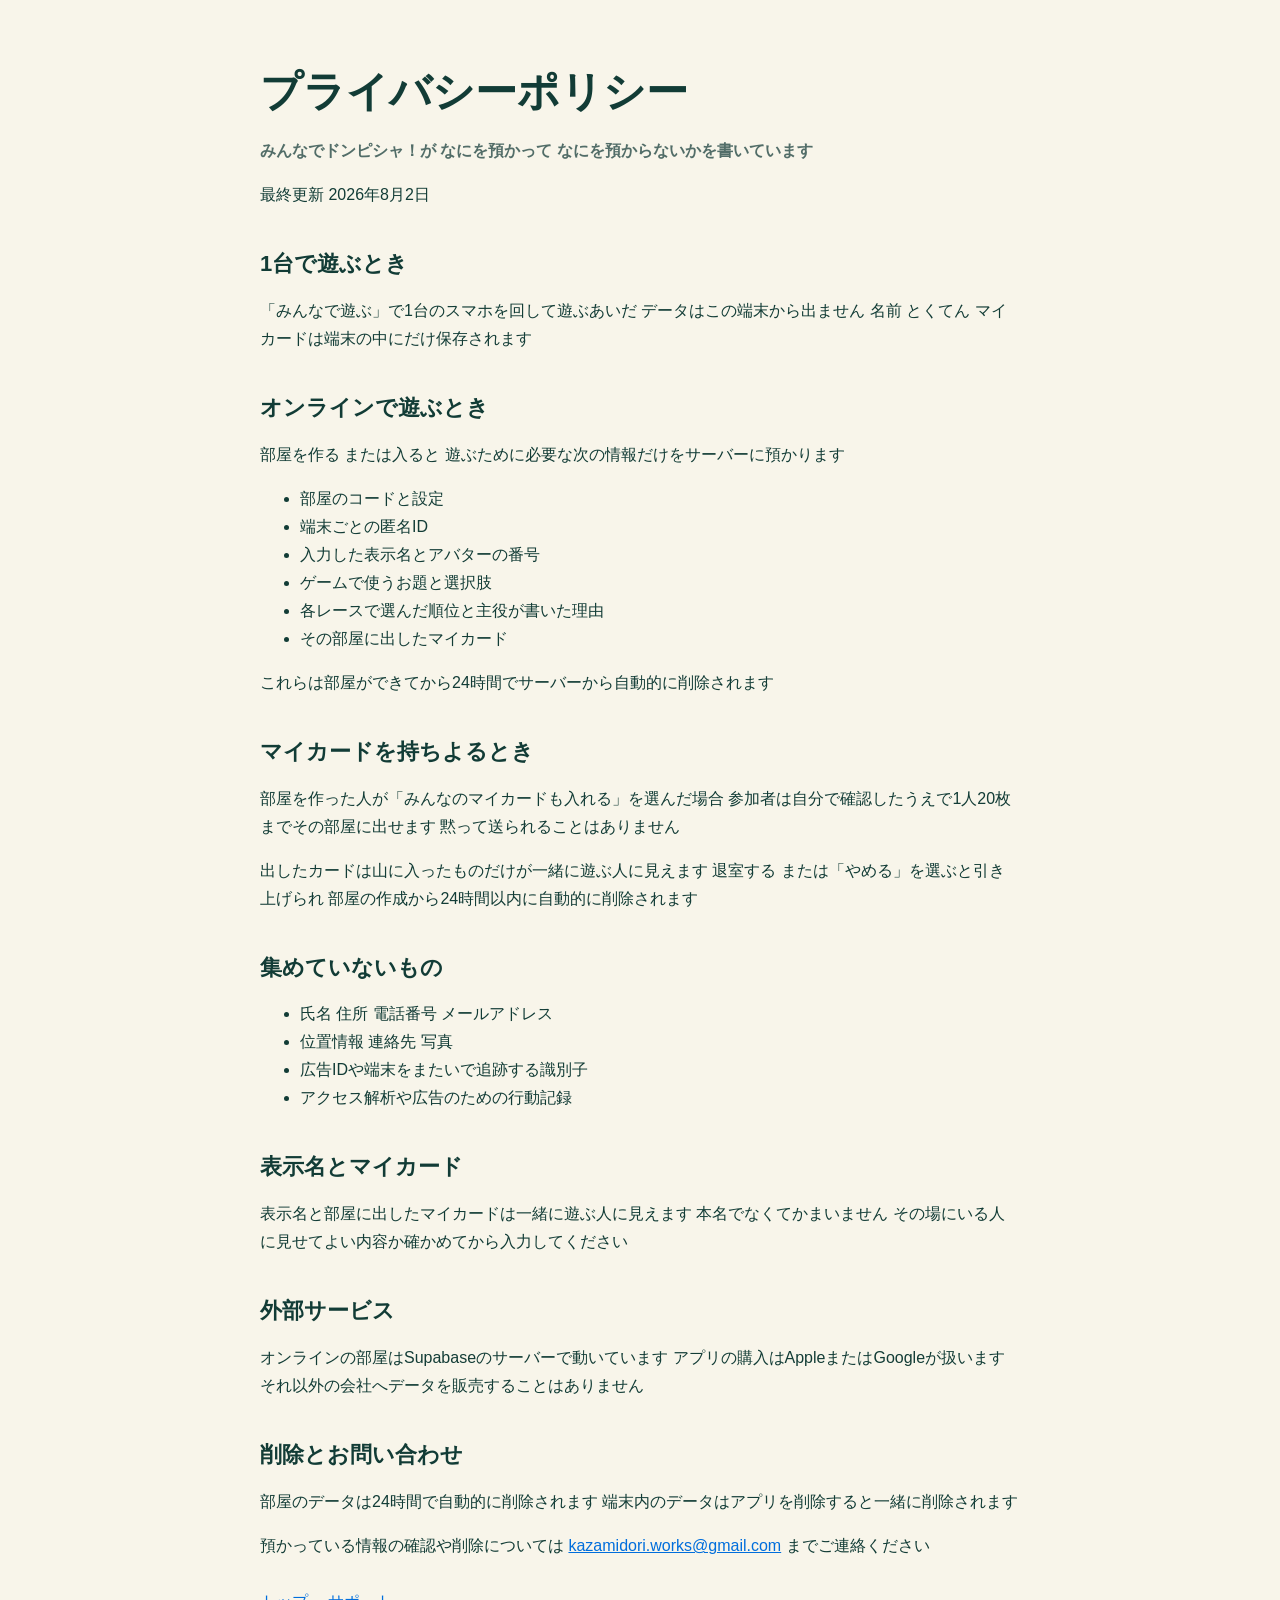
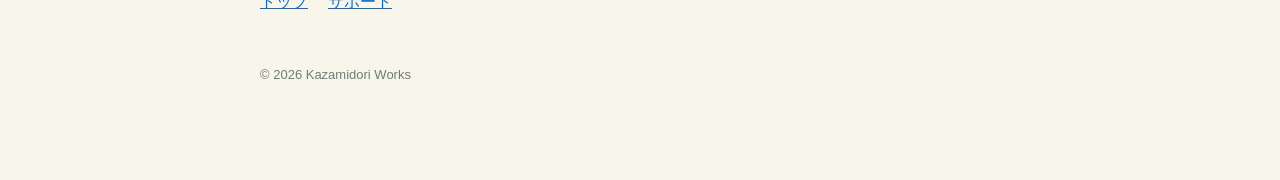
==== privacy/index.html @ e36188e1 "みんなでドンピシャの公開サポートページを追加" ====
<!doctype html>
<html lang="ja">
<head>
  <meta charset="utf-8">
  <meta name="viewport" content="width=device-width, initial-scale=1">
  <title>プライバシーポリシー | みんなでドンピシャ！</title>
  <link rel="stylesheet" href="../style.css">
</head>
<body>
  <main>
    <h1>プライバシーポリシー</h1>
    <p class="lead">みんなでドンピシャ！が なにを預かって なにを預からないかを書いています</p>
    <p>最終更新 2026年8月2日</p>

    <h2>1台で遊ぶとき</h2>
    <p>「みんなで遊ぶ」で1台のスマホを回して遊ぶあいだ データはこの端末から出ません 名前 とくてん マイカードは端末の中にだけ保存されます</p>

    <h2>オンラインで遊ぶとき</h2>
    <p>部屋を作る または入ると 遊ぶために必要な次の情報だけをサーバーに預かります</p>
    <ul>
      <li>部屋のコードと設定</li>
      <li>端末ごとの匿名ID</li>
      <li>入力した表示名とアバターの番号</li>
      <li>ゲームで使うお題と選択肢</li>
      <li>各レースで選んだ順位と主役が書いた理由</li>
      <li>その部屋に出したマイカード</li>
    </ul>
    <p>これらは部屋ができてから24時間でサーバーから自動的に削除されます</p>

    <h2>マイカードを持ちよるとき</h2>
    <p>部屋を作った人が「みんなのマイカードも入れる」を選んだ場合 参加者は自分で確認したうえで1人20枚までその部屋に出せます 黙って送られることはありません</p>
    <p>出したカードは山に入ったものだけが一緒に遊ぶ人に見えます 退室する または「やめる」を選ぶと引き上げられ 部屋の作成から24時間以内に自動的に削除されます</p>

    <h2>集めていないもの</h2>
    <ul>
      <li>氏名 住所 電話番号 メールアドレス</li>
      <li>位置情報 連絡先 写真</li>
      <li>広告IDや端末をまたいで追跡する識別子</li>
      <li>アクセス解析や広告のための行動記録</li>
    </ul>

    <h2>表示名とマイカード</h2>
    <p>表示名と部屋に出したマイカードは一緒に遊ぶ人に見えます 本名でなくてかまいません その場にいる人に見せてよい内容か確かめてから入力してください</p>

    <h2>外部サービス</h2>
    <p>オンラインの部屋はSupabaseのサーバーで動いています アプリの購入はAppleまたはGoogleが扱います それ以外の会社へデータを販売することはありません</p>

    <h2>削除とお問い合わせ</h2>
    <p>部屋のデータは24時間で自動的に削除されます 端末内のデータはアプリを削除すると一緒に削除されます</p>
    <p>預かっている情報の確認や削除については <a href="mailto:kazamidori.works@gmail.com">kazamidori.works@gmail.com</a> までご連絡ください</p>

    <nav class="nav" aria-label="案内">
      <a href="../">トップ</a>
      <a href="../support/">サポート</a>
    </nav>
    <p class="small">© 2026 Kazamidori Works</p>
  </main>
</body>
</html>
---- style.css ----
:root {
  color-scheme: light;
  font-family: -apple-system, BlinkMacSystemFont, "Hiragino Sans", "Yu Gothic", sans-serif;
  color: #123c36;
  background: #f8f5ea;
}

* { box-sizing: border-box; }

body {
  margin: 0;
  line-height: 1.75;
}

main {
  width: min(760px, calc(100% - 32px));
  margin: 0 auto;
  padding: 64px 0 80px;
}

h1, h2 { line-height: 1.35; }
h1 { margin: 0 0 8px; font-size: clamp(28px, 6vw, 42px); }
h2 { margin-top: 40px; font-size: 22px; }
p, li { font-size: 16px; }
a { color: #006edc; }
.lead { color: #526d68; font-weight: 700; }
.card {
  margin-top: 28px;
  padding: 24px;
  border: 2px solid #123c36;
  border-radius: 18px;
  background: #fffdf7;
  box-shadow: 5px 5px 0 #123c36;
}
.nav { display: flex; flex-wrap: wrap; gap: 12px 20px; margin-top: 28px; }
.small { margin-top: 48px; color: #6b7e7a; font-size: 13px; }
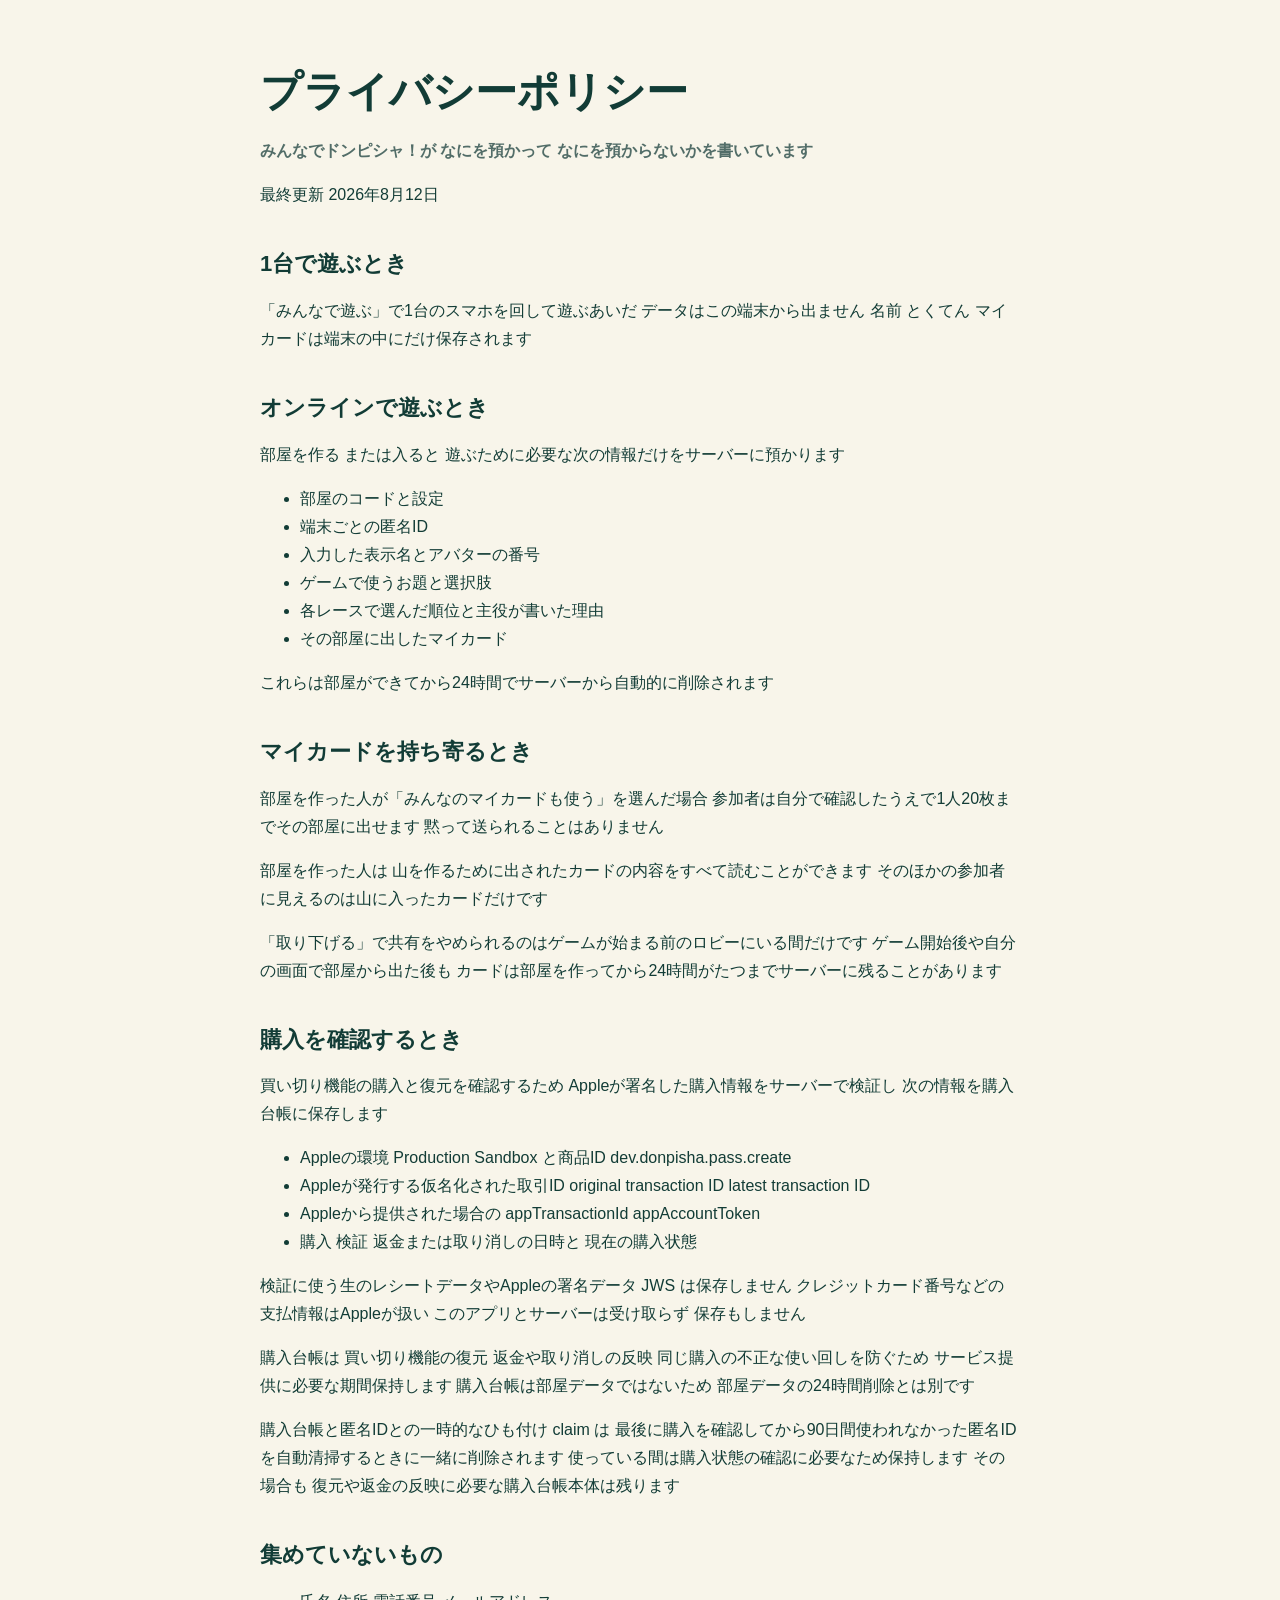
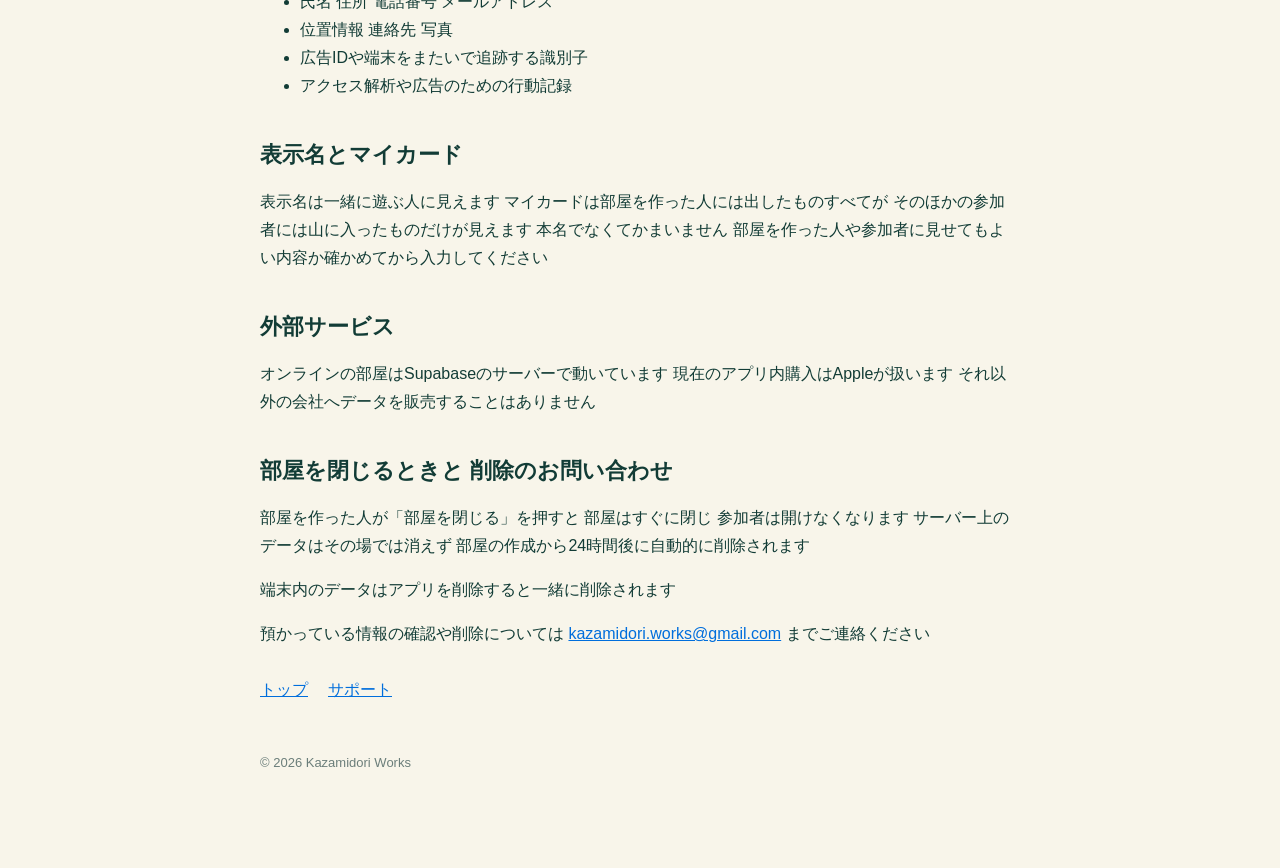
==== commit 2ac56288: "プライバシー開示を最新仕様に同期" ====
--- a/privacy/index.html
+++ b/privacy/index.html
@@ -10,7 +10,7 @@
   <main>
     <h1>プライバシーポリシー</h1>
     <p class="lead">みんなでドンピシャ！が なにを預かって なにを預からないかを書いています</p>
-    <p>最終更新 2026年8月2日</p>
+    <p>最終更新 2026年8月12日</p>
 
     <h2>1台で遊ぶとき</h2>
     <p>「みんなで遊ぶ」で1台のスマホを回して遊ぶあいだ データはこの端末から出ません 名前 とくてん マイカードは端末の中にだけ保存されます</p>
@@ -27,9 +27,22 @@
     </ul>
     <p>これらは部屋ができてから24時間でサーバーから自動的に削除されます</p>
 
-    <h2>マイカードを持ちよるとき</h2>
-    <p>部屋を作った人が「みんなのマイカードも入れる」を選んだ場合 参加者は自分で確認したうえで1人20枚までその部屋に出せます 黙って送られることはありません</p>
-    <p>出したカードは山に入ったものだけが一緒に遊ぶ人に見えます 退室する または「やめる」を選ぶと引き上げられ 部屋の作成から24時間以内に自動的に削除されます</p>
+    <h2>マイカードを持ち寄るとき</h2>
+    <p>部屋を作った人が「みんなのマイカードも使う」を選んだ場合 参加者は自分で確認したうえで1人20枚までその部屋に出せます 黙って送られることはありません</p>
+    <p>部屋を作った人は 山を作るために出されたカードの内容をすべて読むことができます そのほかの参加者に見えるのは山に入ったカードだけです</p>
+    <p>「取り下げる」で共有をやめられるのはゲームが始まる前のロビーにいる間だけです ゲーム開始後や自分の画面で部屋から出た後も カードは部屋を作ってから24時間がたつまでサーバーに残ることがあります</p>
+
+    <h2>購入を確認するとき</h2>
+    <p>買い切り機能の購入と復元を確認するため Appleが署名した購入情報をサーバーで検証し 次の情報を購入台帳に保存します</p>
+    <ul>
+      <li>Appleの環境 Production Sandbox と商品ID dev.donpisha.pass.create</li>
+      <li>Appleが発行する仮名化された取引ID original transaction ID latest transaction ID</li>
+      <li>Appleから提供された場合の appTransactionId appAccountToken</li>
+      <li>購入 検証 返金または取り消しの日時と 現在の購入状態</li>
+    </ul>
+    <p>検証に使う生のレシートデータやAppleの署名データ JWS は保存しません クレジットカード番号などの支払情報はAppleが扱い このアプリとサーバーは受け取らず 保存もしません</p>
+    <p>購入台帳は 買い切り機能の復元 返金や取り消しの反映 同じ購入の不正な使い回しを防ぐため サービス提供に必要な期間保持します 購入台帳は部屋データではないため 部屋データの24時間削除とは別です</p>
+    <p>購入台帳と匿名IDとの一時的なひも付け claim は 最後に購入を確認してから90日間使われなかった匿名IDを自動清掃するときに一緒に削除されます 使っている間は購入状態の確認に必要なため保持します その場合も 復元や返金の反映に必要な購入台帳本体は残ります</p>
 
     <h2>集めていないもの</h2>
     <ul>
@@ -40,13 +53,14 @@
     </ul>
 
     <h2>表示名とマイカード</h2>
-    <p>表示名と部屋に出したマイカードは一緒に遊ぶ人に見えます 本名でなくてかまいません その場にいる人に見せてよい内容か確かめてから入力してください</p>
+    <p>表示名は一緒に遊ぶ人に見えます マイカードは部屋を作った人には出したものすべてが そのほかの参加者には山に入ったものだけが見えます 本名でなくてかまいません 部屋を作った人や参加者に見せてもよい内容か確かめてから入力してください</p>
 
     <h2>外部サービス</h2>
-    <p>オンラインの部屋はSupabaseのサーバーで動いています アプリの購入はAppleまたはGoogleが扱います それ以外の会社へデータを販売することはありません</p>
+    <p>オンラインの部屋はSupabaseのサーバーで動いています 現在のアプリ内購入はAppleが扱います それ以外の会社へデータを販売することはありません</p>
 
-    <h2>削除とお問い合わせ</h2>
-    <p>部屋のデータは24時間で自動的に削除されます 端末内のデータはアプリを削除すると一緒に削除されます</p>
+    <h2>部屋を閉じるときと 削除のお問い合わせ</h2>
+    <p>部屋を作った人が「部屋を閉じる」を押すと 部屋はすぐに閉じ 参加者は開けなくなります サーバー上のデータはその場では消えず 部屋の作成から24時間後に自動的に削除されます</p>
+    <p>端末内のデータはアプリを削除すると一緒に削除されます</p>
     <p>預かっている情報の確認や削除については <a href="mailto:kazamidori.works@gmail.com">kazamidori.works@gmail.com</a> までご連絡ください</p>
 
     <nav class="nav" aria-label="案内">
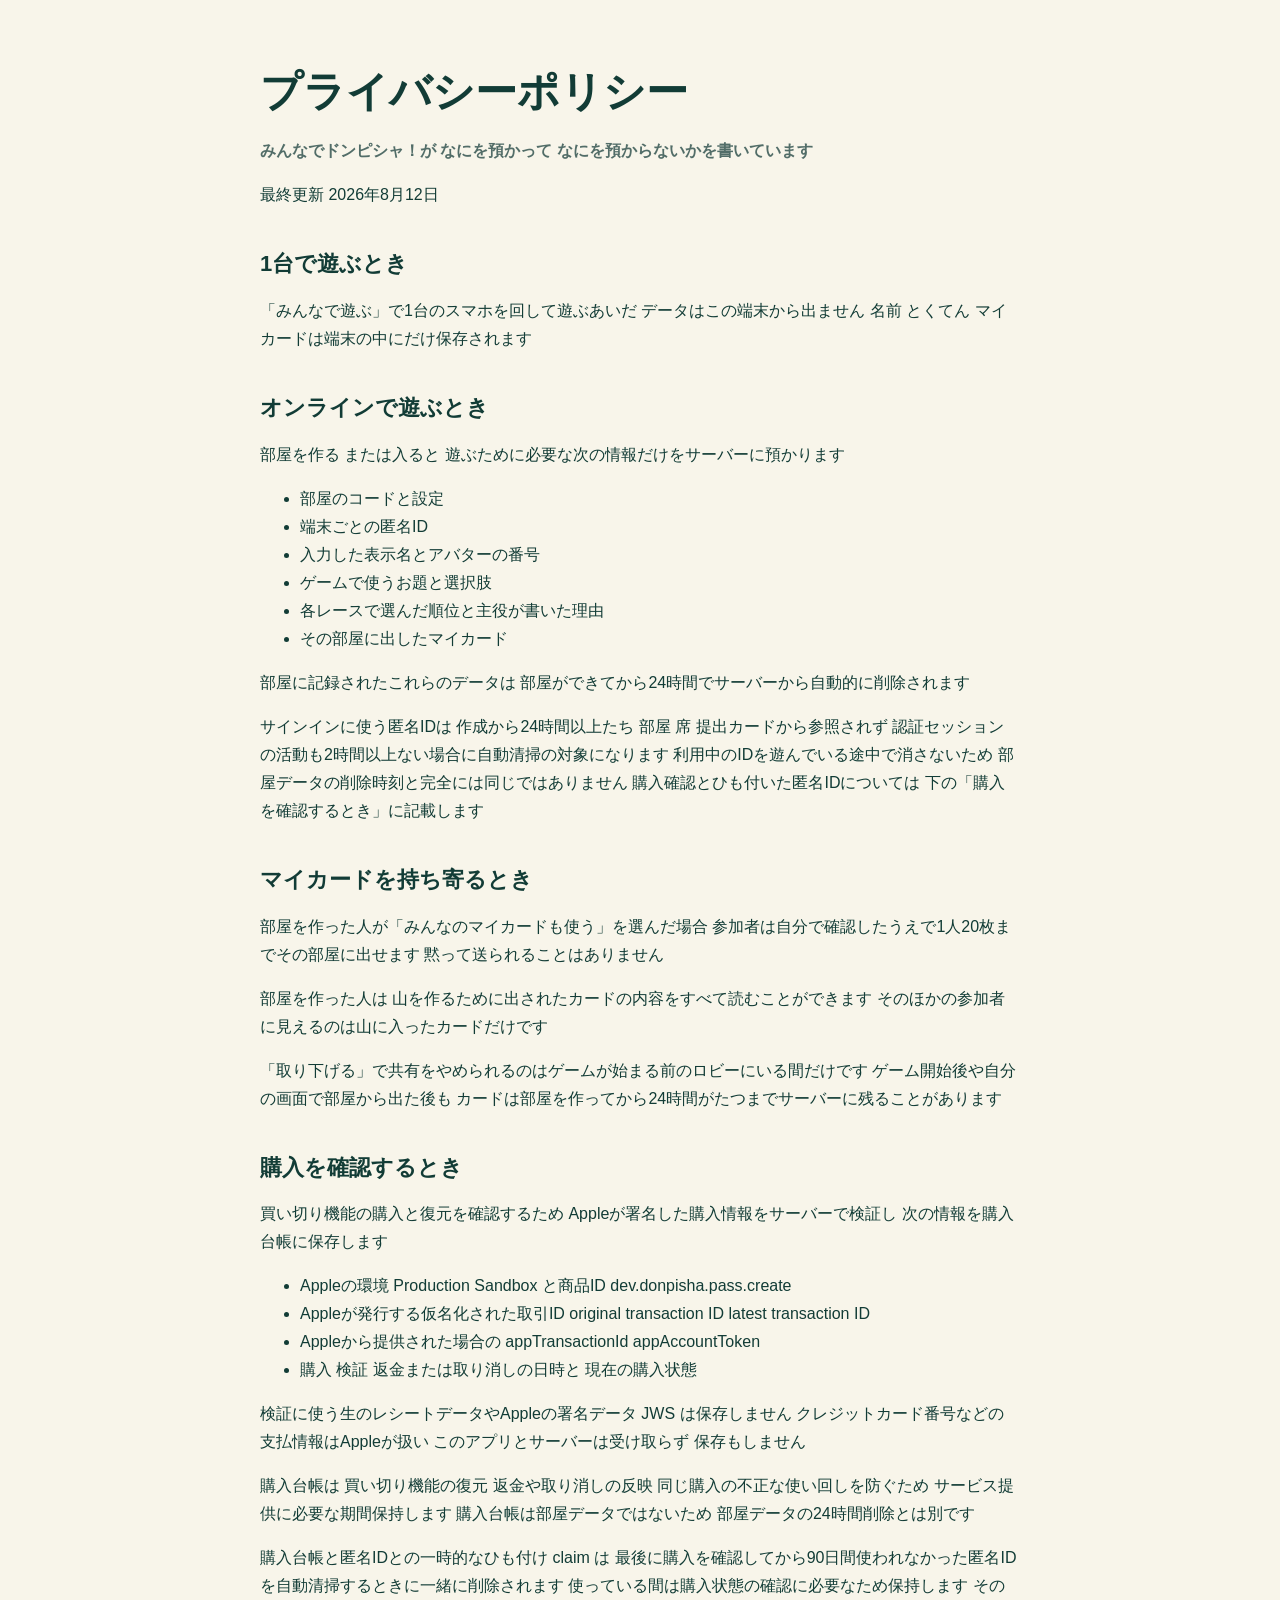
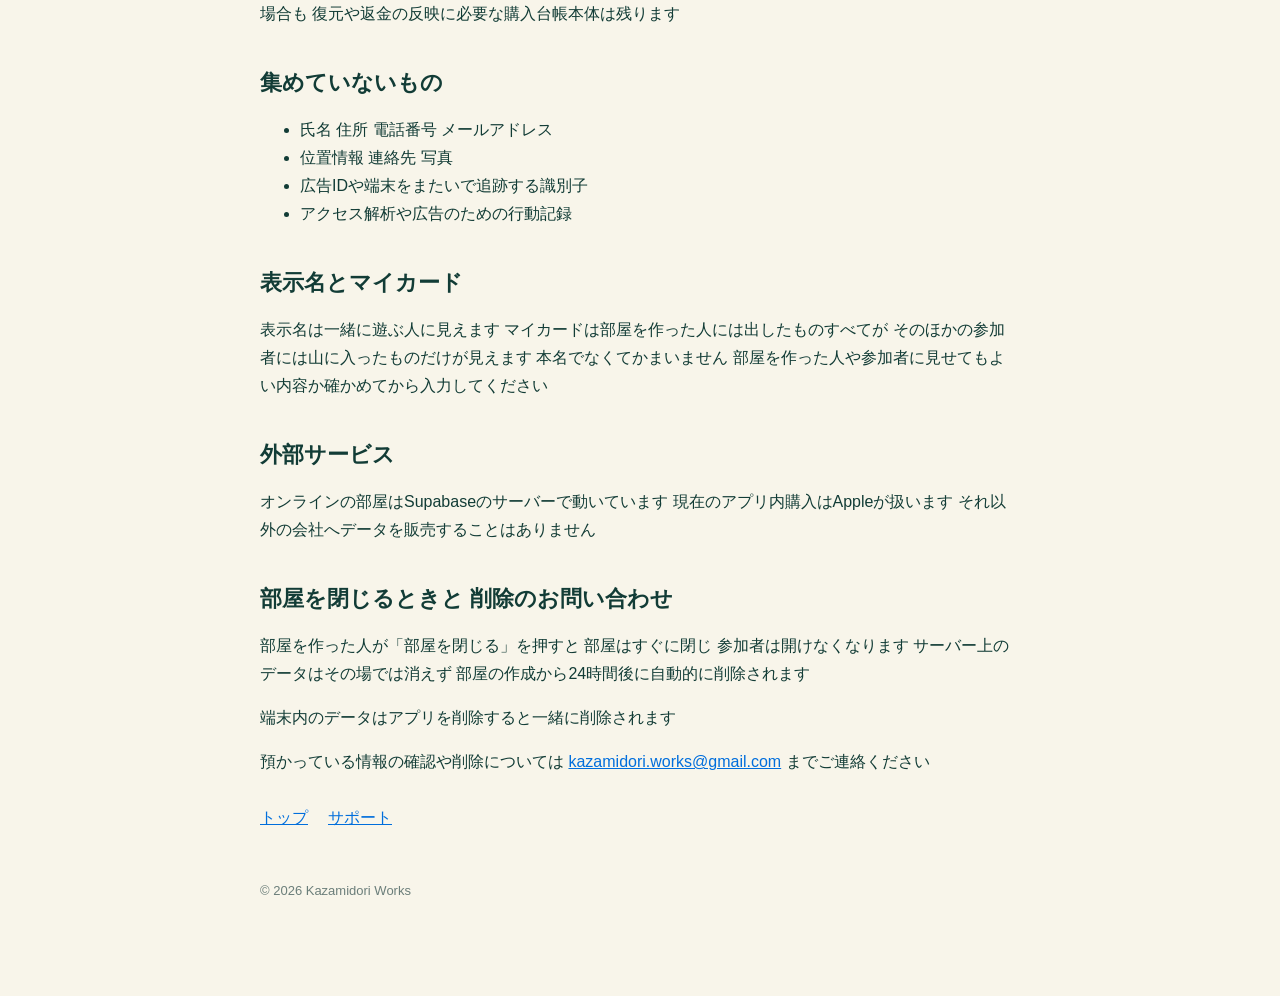
==== commit 7da29cda: "匿名IDの保持条件を正確に開示" ====
--- a/privacy/index.html
+++ b/privacy/index.html
@@ -25,7 +25,8 @@
       <li>各レースで選んだ順位と主役が書いた理由</li>
       <li>その部屋に出したマイカード</li>
     </ul>
-    <p>これらは部屋ができてから24時間でサーバーから自動的に削除されます</p>
+    <p>部屋に記録されたこれらのデータは 部屋ができてから24時間でサーバーから自動的に削除されます</p>
+    <p>サインインに使う匿名IDは 作成から24時間以上たち 部屋 席 提出カードから参照されず 認証セッションの活動も2時間以上ない場合に自動清掃の対象になります 利用中のIDを遊んでいる途中で消さないため 部屋データの削除時刻と完全には同じではありません 購入確認とひも付いた匿名IDについては 下の「購入を確認するとき」に記載します</p>
 
     <h2>マイカードを持ち寄るとき</h2>
     <p>部屋を作った人が「みんなのマイカードも使う」を選んだ場合 参加者は自分で確認したうえで1人20枚までその部屋に出せます 黙って送られることはありません</p>
